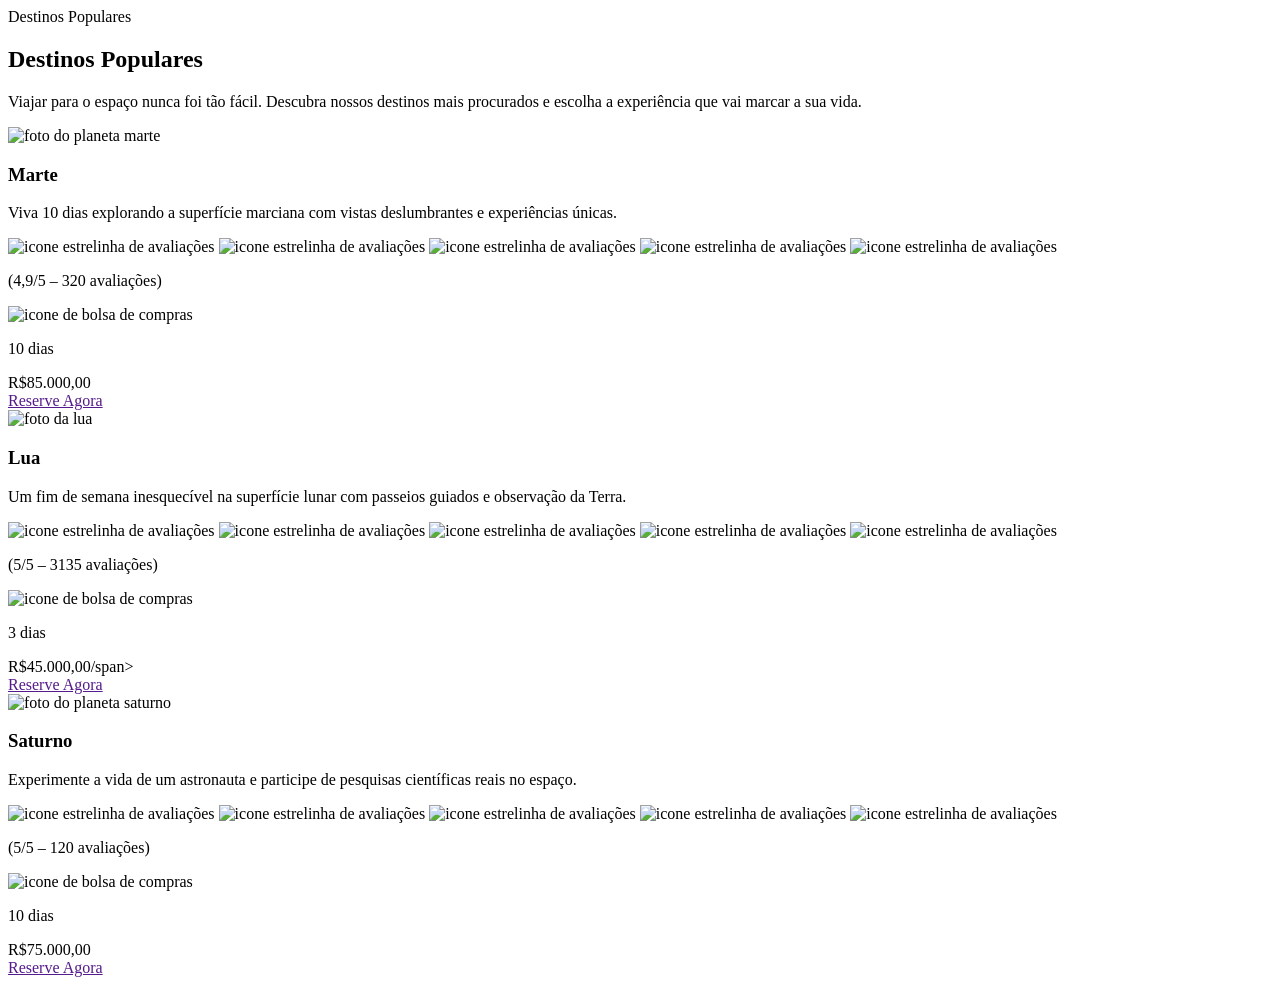
==== section-des-pop.html @ 268d8f2b "feat: Created section-des-pop in section-des-pop.html" ====
<!DOCTYPE html>
<html lang="pt-br">
<head>
    <meta charset="UTF-8">
    <meta name="viewport" content="width=device-width, initial-scale=1.0">
    <meta name="description" content="Projeto para desenvolver habilidades em grupo">
    <meta name="keywords" content="HTML, CSS, Web Design">
    <title>Destinos Populares</title>

    <link rel="preconnect" href="https://fonts.googleapis.com">
    <link rel="preconnect" href="https://fonts.gstatic.com" crossorigin>
    <link href="https://fonts.googleapis.com/css2?family=Alexandria:wght@100..900&display=swap" rel="stylesheet">

    <link rel="preconnect" href="https://fonts.googleapis.com">
    <link rel="preconnect" href="https://fonts.gstatic.com" crossorigin>
    <link href="https://fonts.googleapis.com/css2?family=Inter:ital,opsz,wght@0,14..32,100..900;1,14..32,100..900&display=swap" rel="stylesheet">

    <link rel="stylesheet" href="./src/styles/section-des-pop.css">
</head>
<body>
    <section class="section-des-pop">
        <div class="explanation">
            <span>Destinos Populares</span>
            <h2>Destinos Populares</h2>
            <p>Viajar para o espaço nunca foi tão fácil. Descubra nossos destinos mais procurados e escolha a experiência que vai marcar a sua vida.</p>
        </div>

        <!-- --------  DIV DE MARTE --------- -->

        <div class="plans">
            <div>
                <div>
                    <img src="./src/assets/images/marte.svg" alt="foto do planeta marte">
                </div>
                <div>
                    <h3>Marte</h3>
                    <p>Viva 10 dias explorando a superfície marciana com vistas deslumbrantes e experiências únicas.</p>
                </div>
                <div>
                    <img src="./src/assets/images/estrelinha.svg" alt="icone estrelinha de avaliações">
                    <img src="./src/assets/images/estrelinha.svg" alt="icone estrelinha de avaliações">
                    <img src="./src/assets/images/estrelinha.svg" alt="icone estrelinha de avaliações">
                    <img src="./src/assets/images/estrelinha.svg" alt="icone estrelinha de avaliações">
                    <img src="./src/assets/images/estrelinha.svg" alt="icone estrelinha de avaliações">
                    <p>(4,9/5 – 320 avaliações)</p>
                </div>
                <div>
                    <img src="./src/assets/images/bolsa-de-compra.svg" alt="icone de bolsa de compras">
                    <p>10 dias</p>
                    <span>R$85.000,00</span>
                </div>
                <div>
                    <a href="">Reserve Agora</a>
                </div>
            </div>

             <!-- --------  DIV DA LUA --------- -->

            <div>
                <div>
                    <img src="./src/assets/images/lua.svg" alt="foto da lua">
                </div>
                <div>
                    <h3>Lua</h3>
                    <p>Um fim de semana inesquecível na superfície lunar com passeios guiados e observação da Terra.</p>
                </div>
                <div>
                    <img src="./src/assets/images/estrelinha.svg" alt="icone estrelinha de avaliações">
                    <img src="./src/assets/images/estrelinha.svg" alt="icone estrelinha de avaliações">
                    <img src="./src/assets/images/estrelinha.svg" alt="icone estrelinha de avaliações">
                    <img src="./src/assets/images/estrelinha.svg" alt="icone estrelinha de avaliações">
                    <img src="./src/assets/images/estrelinha.svg" alt="icone estrelinha de avaliações">
                    <p>(5/5 – 3135 avaliações)</p>
                </div>
                <div>
                    <img src="./src/assets/images/bolsa-de-compra.svg" alt="icone de bolsa de compras">
                    <p>3 dias</p>
                    <span>R$45.000,00/span>
                </div>
                <div>
                    <a href="">Reserve Agora</a>
                </div>
            </div>

             <!-- --------  DIV DE SATURNO --------- -->

            <div>
                <div>
                    <img src="./src/assets/images/saturno.svg" alt="foto do planeta saturno">
                </div>
                <div>
                    <h3>Saturno</h3>
                    <p>Experimente a vida de um astronauta e participe de pesquisas científicas reais no espaço.</p>
                </div>
                <div>
                    <img src="./src/assets/images/estrelinha.svg" alt="icone estrelinha de avaliações">
                    <img src="./src/assets/images/estrelinha.svg" alt="icone estrelinha de avaliações">
                    <img src="./src/assets/images/estrelinha.svg" alt="icone estrelinha de avaliações">
                    <img src="./src/assets/images/estrelinha.svg" alt="icone estrelinha de avaliações">
                    <img src="./src/assets/images/estrelinha.svg" alt="icone estrelinha de avaliações">
                    <p>(5/5 – 120 avaliações)</p>
                </div>
                <div>
                    <img src="./src/assets/images/bolsa-de-compra.svg" alt="icone de bolsa de compras">
                    <p>10 dias</p>
                    <span>R$75.000,00</span>
                </div>
                <div>
                    <a href="">Reserve Agora</a>
                </div>
            </div>
        </div>
    </section>
</body>
</html>
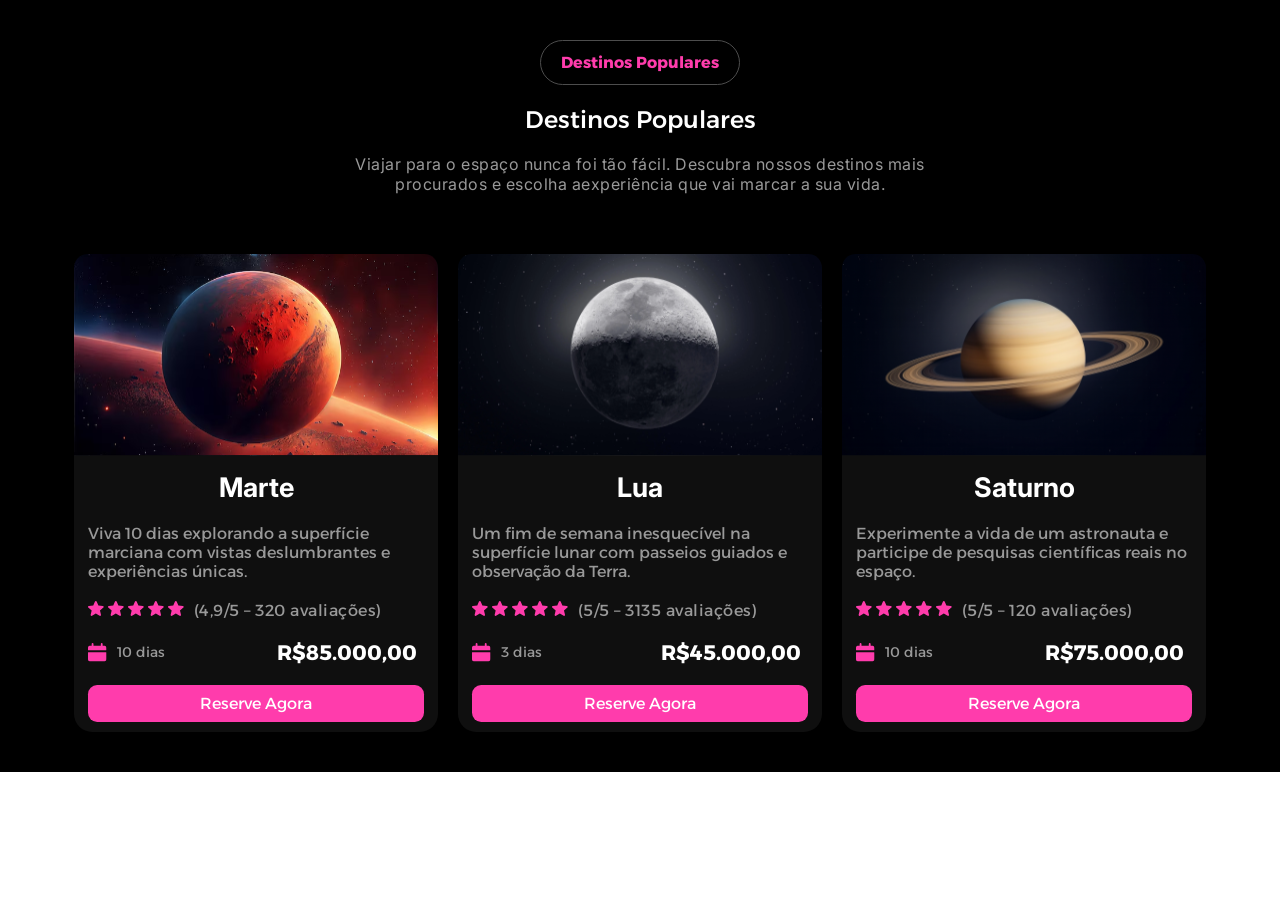
==== commit 210df929: "style: Stylization section-des-pop in section-des-pop.css" ====
--- a/section-des-pop.html
+++ b/section-des-pop.html
@@ -1,5 +1,6 @@
 <!DOCTYPE html>
 <html lang="pt-br">
+
 <head>
     <meta charset="UTF-8">
     <meta name="viewport" content="width=device-width, initial-scale=1.0">
@@ -13,104 +14,140 @@
 
     <link rel="preconnect" href="https://fonts.googleapis.com">
     <link rel="preconnect" href="https://fonts.gstatic.com" crossorigin>
-    <link href="https://fonts.googleapis.com/css2?family=Inter:ital,opsz,wght@0,14..32,100..900;1,14..32,100..900&display=swap" rel="stylesheet">
+    <link
+        href="https://fonts.googleapis.com/css2?family=Inter:ital,opsz,wght@0,14..32,100..900;1,14..32,100..900&display=swap"
+        rel="stylesheet">
 
     <link rel="stylesheet" href="./src/styles/section-des-pop.css">
 </head>
+
 <body>
     <section class="section-des-pop">
         <div class="explanation">
             <span>Destinos Populares</span>
             <h2>Destinos Populares</h2>
-            <p>Viajar para o espaço nunca foi tão fácil. Descubra nossos destinos mais procurados e escolha a experiência que vai marcar a sua vida.</p>
+            <p>Viajar para o espaço nunca foi tão fácil. Descubra nossos destinos mais procurados e escolha aexperiência que vai marcar a sua vida.</p>
         </div>
 
         <!-- --------  DIV DE MARTE --------- -->
 
-        <div class="plans">
-            <div>
+        <div class="container-plans">
+            <div class="planets">
                 <div>
-                    <img src="./src/assets/images/marte.svg" alt="foto do planeta marte">
+                    <img src="./src/assets/images/marte.svg" alt="foto do planeta marte" loading="lazy">
                 </div>
-                <div>
-                    <h3>Marte</h3>
-                    <p>Viva 10 dias explorando a superfície marciana com vistas deslumbrantes e experiências únicas.</p>
-                </div>
-                <div>
-                    <img src="./src/assets/images/estrelinha.svg" alt="icone estrelinha de avaliações">
-                    <img src="./src/assets/images/estrelinha.svg" alt="icone estrelinha de avaliações">
-                    <img src="./src/assets/images/estrelinha.svg" alt="icone estrelinha de avaliações">
-                    <img src="./src/assets/images/estrelinha.svg" alt="icone estrelinha de avaliações">
-                    <img src="./src/assets/images/estrelinha.svg" alt="icone estrelinha de avaliações">
-                    <p>(4,9/5 – 320 avaliações)</p>
-                </div>
-                <div>
-                    <img src="./src/assets/images/bolsa-de-compra.svg" alt="icone de bolsa de compras">
-                    <p>10 dias</p>
-                    <span>R$85.000,00</span>
-                </div>
-                <div>
-                    <a href="">Reserve Agora</a>
+                <div class="content-planets">
+
+
+                    <div class="experience">
+                         <h3>Marte</h3>
+                        <p>Viva 10 dias explorando a superfície marciana com vistas deslumbrantes e experiências únicas.</p>
+                    </div>
+                    <div class="stars">
+                        <div>
+                            <img src="./src/assets/images/estrelinha.svg" alt="icone estrelinha de avaliações" loading="lazy">
+                            <img src="./src/assets/images/estrelinha.svg" alt="icone estrelinha de avaliações" loading="lazy">
+                            <img src="./src/assets/images/estrelinha.svg" alt="icone estrelinha de avaliações" loading="lazy">
+                            <img src="./src/assets/images/estrelinha.svg" alt="icone estrelinha de avaliações" loading="lazy">
+                            <img src="./src/assets/images/estrelinha.svg" alt="icone estrelinha de avaliações" loading="lazy">
+                        </div>
+                        <div>
+                            <p>(4,9/5 – 320 avaliações)</p>
+                        </div>
+                    </div>
+                    <div class="values">
+                        <div class="bag">
+                            <img src="./src/assets/images/bolsa-de-compra.svg" alt="icone de bolsa de compras" loading="lazy">
+                            <p>10 dias</p>
+                        </div>
+                        <div>
+                            <span>R$85.000,00</span>
+                        </div>
+                    </div>
+
+                    <a class="btn-des-pop">Reserve Agora</a>
+
                 </div>
             </div>
 
-             <!-- --------  DIV DA LUA --------- -->
+            <!-- ---------------  DIV LUA ---------------- -->
 
-            <div>
+            <div class="planets">
                 <div>
-                    <img src="./src/assets/images/lua.svg" alt="foto da lua">
+                    <img src="./src/assets/images/lua.svg" alt="foto da lua" loading="lazy">
                 </div>
-                <div>
-                    <h3>Lua</h3>
-                    <p>Um fim de semana inesquecível na superfície lunar com passeios guiados e observação da Terra.</p>
-                </div>
-                <div>
-                    <img src="./src/assets/images/estrelinha.svg" alt="icone estrelinha de avaliações">
-                    <img src="./src/assets/images/estrelinha.svg" alt="icone estrelinha de avaliações">
-                    <img src="./src/assets/images/estrelinha.svg" alt="icone estrelinha de avaliações">
-                    <img src="./src/assets/images/estrelinha.svg" alt="icone estrelinha de avaliações">
-                    <img src="./src/assets/images/estrelinha.svg" alt="icone estrelinha de avaliações">
-                    <p>(5/5 – 3135 avaliações)</p>
-                </div>
-                <div>
-                    <img src="./src/assets/images/bolsa-de-compra.svg" alt="icone de bolsa de compras">
-                    <p>3 dias</p>
-                    <span>R$45.000,00/span>
-                </div>
-                <div>
-                    <a href="">Reserve Agora</a>
+                <div class="content-planets">
+                    <div class="experience">
+                        <h3>Lua</h3>
+                        <p>Um fim de semana inesquecível na superfície lunar com passeios guiados e observação da Terra.</p>
+                    </div>
+                    <div class="stars">
+                        <div>
+                            <img src="./src/assets/images/estrelinha.svg" alt="icone estrelinha de avaliações" loading="lazy">
+                            <img src="./src/assets/images/estrelinha.svg" alt="icone estrelinha de avaliações" loading="lazy">
+                            <img src="./src/assets/images/estrelinha.svg" alt="icone estrelinha de avaliações" loading="lazy">
+                            <img src="./src/assets/images/estrelinha.svg" alt="icone estrelinha de avaliações" loading="lazy">
+                            <img src="./src/assets/images/estrelinha.svg" alt="icone estrelinha de avaliações" loading="lazy">
+                        </div>
+                        <div>
+                            <p>(5/5 – 3135 avaliações)</p>
+                        </div>
+                    </div>
+                    <div class="values">
+                        <div class="bag">
+                            <img src="./src/assets/images/bolsa-de-compra.svg" alt="icone de bolsa de compras" loading="lazy">
+                            <p>3 dias</p>
+                        </div>
+                        <div>
+                            <span>R$45.000,00</span>
+                        </div>
+                    </div>
+
+                    <a class="btn-des-pop">Reserve Agora</a>
+
                 </div>
             </div>
 
-             <!-- --------  DIV DE SATURNO --------- -->
+            <!-- ---------------  DIV SATURNO ---------------- -->
 
-            <div>
+            <div class="planets">
                 <div>
-                    <img src="./src/assets/images/saturno.svg" alt="foto do planeta saturno">
+                    <img src="./src/assets/images/saturno.svg" alt="foto do planeta saturno" loading="lazy">
                 </div>
-                <div>
-                    <h3>Saturno</h3>
-                    <p>Experimente a vida de um astronauta e participe de pesquisas científicas reais no espaço.</p>
-                </div>
-                <div>
-                    <img src="./src/assets/images/estrelinha.svg" alt="icone estrelinha de avaliações">
-                    <img src="./src/assets/images/estrelinha.svg" alt="icone estrelinha de avaliações">
-                    <img src="./src/assets/images/estrelinha.svg" alt="icone estrelinha de avaliações">
-                    <img src="./src/assets/images/estrelinha.svg" alt="icone estrelinha de avaliações">
-                    <img src="./src/assets/images/estrelinha.svg" alt="icone estrelinha de avaliações">
-                    <p>(5/5 – 120 avaliações)</p>
-                </div>
-                <div>
-                    <img src="./src/assets/images/bolsa-de-compra.svg" alt="icone de bolsa de compras">
-                    <p>10 dias</p>
-                    <span>R$75.000,00</span>
-                </div>
-                <div>
-                    <a href="">Reserve Agora</a>
+                <div class="content-planets">
+
+                    <div class="experience">
+                        <h3>Saturno</h3>
+                        <p>Experimente a vida de um astronauta e participe de pesquisas científicas reais no espaço.</p>
+                    </div>
+                    <div class="stars">
+                        <div>
+                            <img src="./src/assets/images/estrelinha.svg" alt="icone estrelinha de avaliações" loading="lazy">
+                            <img src="./src/assets/images/estrelinha.svg" alt="icone estrelinha de avaliações" loading="lazy">
+                            <img src="./src/assets/images/estrelinha.svg" alt="icone estrelinha de avaliações" loading="lazy">
+                            <img src="./src/assets/images/estrelinha.svg" alt="icone estrelinha de avaliações" loading="lazy">
+                            <img src="./src/assets/images/estrelinha.svg" alt="icone estrelinha de avaliações" loading="lazy">
+                        </div>
+                        <div>
+                            <p>(5/5 – 120 avaliações)</p>
+                        </div>
+                    </div>
+                    <div class="values">
+                        <div class="bag">
+                            <img src="./src/assets/images/bolsa-de-compra.svg" alt="icone de bolsa de compras" loading="lazy">
+                            <p>10 dias</p>
+                        </div>
+                        <div>
+                            <span>R$75.000,00</span>
+                        </div>
+                    </div>
+
+                    <a class="btn-des-pop">Reserve Agora</a>
+
                 </div>
             </div>
         </div>
     </section>
 </body>
-</html>
 
+</html>
--- a/src/styles/section-des-pop.css
+++ b/src/styles/section-des-pop.css
@@ -0,0 +1,137 @@
+@import url(./global.css);
+
+.section-des-pop{
+    display: flex;
+    flex-direction: column;
+    padding: 40px 0;
+    gap: 60px;
+    background-color: var(--color-black);
+    color: var(--color-white);
+}
+
+.explanation{
+    display: flex;
+    flex-direction: column;
+    justify-content: center;
+    align-items: center;
+    gap: 20px;
+}
+
+.explanation span{
+    padding: 12px 20px;
+    color: var(--color-pink);
+    border: 1px solid var(--color-d-gray);
+    border-radius: 24px;
+    font-family: var(--font-family-primary);
+    font-weight: var(--font-weight-h4);
+}
+
+.explanation h2{
+    font-family: var(--font-family-primary);
+    font-weight: var(--font-weight-h2);
+}
+
+.explanation p{
+    font-family: var(--font-family-secundary);
+    color: var(--color-grey);
+    width: 572px;
+    text-align: center;
+    letter-spacing: 0.5px;
+}
+
+.container-plans{
+    display: flex;
+    justify-content: center;
+    gap: 20px;
+}
+
+.planets{
+    display: flex;
+    flex-direction: column;
+    background-color: var(--color-l-black);
+    width: 364px;
+    border-radius: 18.29px;
+    transition: 0.3s;
+}
+
+.planets:hover{
+    transform: scale(1.05);
+    box-shadow: 0px 4px 15px rgba(190, 7, 111, 0.626);
+}
+
+.content-planets{
+    display: flex;
+    flex-direction: column;
+    gap: 20px;
+    padding: 10.5px 14.4px;
+}
+
+.experience{
+    display: flex;
+    flex-direction: column;
+    gap: 20px;
+}
+
+.experience h3{
+    display: flex;
+    justify-content: center;
+    font-family: var(--font-family-secundary);
+    font-size: var(--font-size-h3);
+    gap: 20px;
+}
+
+.experience p{
+    display: flex;
+    font-family: var(--font-family-primary);
+    width: 335.19px;
+    color: var(--color-grey);
+}
+
+.stars{
+    display: flex;
+    gap: 9.15px;
+}
+
+.stars p{
+    font-family: var(--font-family-primary);
+    color: var(--color-grey);
+    letter-spacing: 0.5px;
+}
+
+.values{
+    display: flex;
+    gap: 104.26px;
+}
+
+.bag{
+    display: flex;
+    align-items: center;
+    gap: 9.15px;
+}
+
+.bag p{
+    font-family: var(--font-family-primary);
+    font-size: var(--font-size-body4);
+    color: var(--color-grey);
+    width: 56.7px;
+}
+
+.values span{
+    font-family: var(--font-family-primary);
+    font-size: var(--font-size-h4);
+    font-weight: var(--font-weight-h4);
+}
+
+.btn-des-pop{
+    background-color: var(--color-pink);
+    font-family: var(--font-family-primary);
+    padding: 9.15px 0;
+    border-radius: 9.15px;
+    text-align: center;
+    transition: 0.3s;
+}
+
+.btn-des-pop:hover{
+    background-color: rgb(190, 7, 111);
+   
+}
